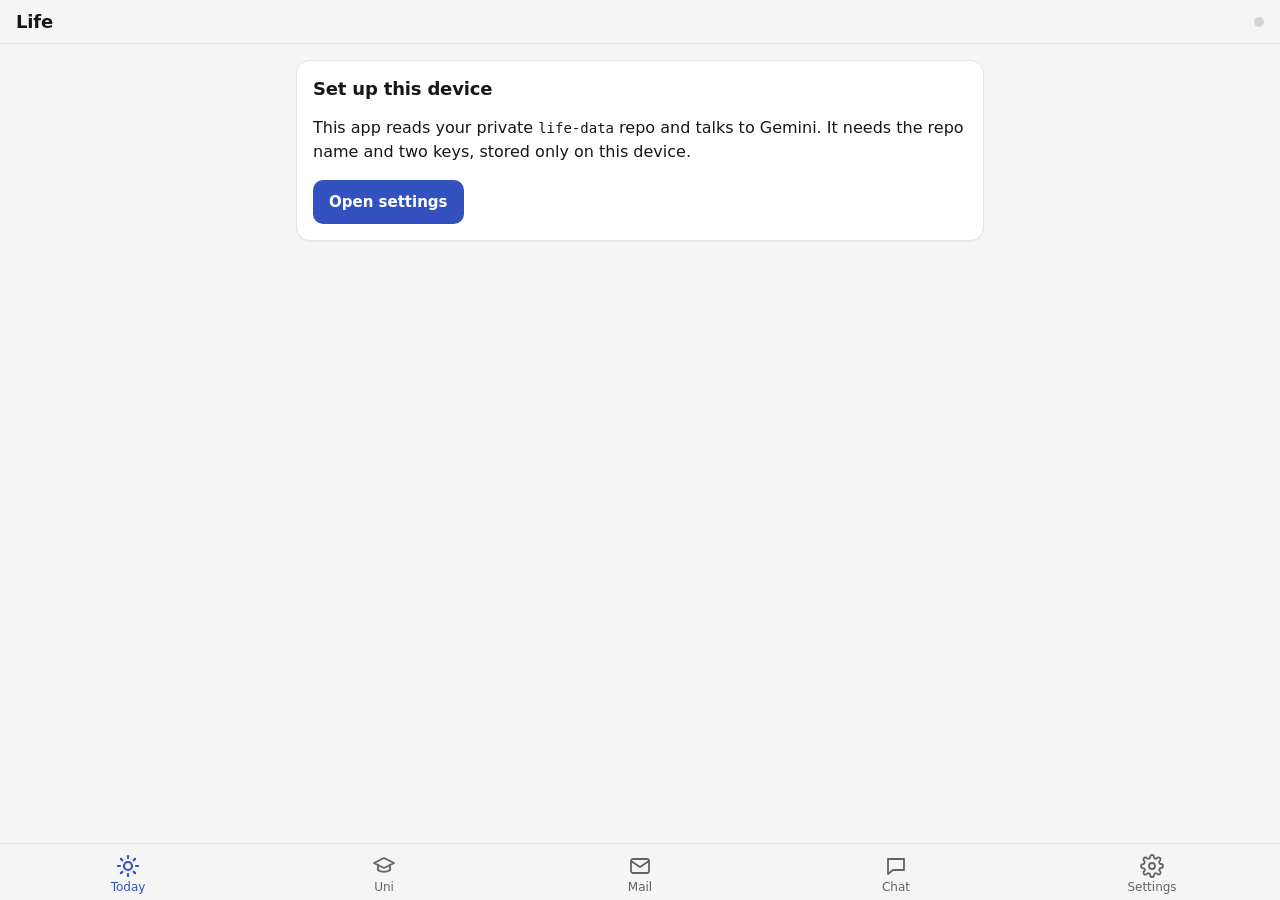
==== index.html @ e9dbd286 "Neutral grey dark theme, measured contrast, 4/8 spacing, 44px targets Dark mode is now true neutral " ====
<!doctype html>
<html lang="en">
<head>
  <meta charset="utf-8">
  <meta name="viewport" content="width=device-width, initial-scale=1, viewport-fit=cover">
  <meta name="theme-color" content="#f5f5f5" media="(prefers-color-scheme: light)">
  <meta name="theme-color" content="#0f0f0f" media="(prefers-color-scheme: dark)">
  <meta name="color-scheme" content="light dark">
  <title>Life</title>
  <link rel="manifest" href="manifest.webmanifest">
  <link rel="icon" href="icons/favicon-32.png">
  <link rel="apple-touch-icon" href="icons/icon-192.png">
  <link rel="stylesheet" href="styles.css">
</head>
<body>
  <header id="top"><span class="brand">Life</span><span id="sync" class="sync" title=""></span></header>
  <main id="main"></main>
  <nav class="tabs">
    <button data-tab="today"><svg viewBox="0 0 24 24" aria-hidden="true" fill="none" stroke="currentColor" stroke-width="1.8" stroke-linecap="round" stroke-linejoin="round"><circle cx="12" cy="12" r="4"/><path d="M12 2v2M12 20v2M4.9 4.9l1.4 1.4M17.7 17.7l1.4 1.4M2 12h2M20 12h2M4.9 19.1l1.4-1.4M17.7 6.3l1.4-1.4"/></svg><span>Today</span></button>
    <button data-tab="uni"><svg viewBox="0 0 24 24" aria-hidden="true" fill="none" stroke="currentColor" stroke-width="1.8" stroke-linecap="round" stroke-linejoin="round"><path d="M2 9l10-5 10 5-10 5z"/><path d="M6 11v5c3 2.5 9 2.5 12 0v-5"/></svg><span>Uni</span></button>
    <button data-tab="mail"><svg viewBox="0 0 24 24" aria-hidden="true" fill="none" stroke="currentColor" stroke-width="1.8" stroke-linecap="round" stroke-linejoin="round"><rect x="3" y="5" width="18" height="14" rx="2"/><path d="M3 7l9 6 9-6"/></svg><span>Mail</span></button>
    <button data-tab="chat"><svg viewBox="0 0 24 24" aria-hidden="true" fill="none" stroke="currentColor" stroke-width="1.8" stroke-linecap="round" stroke-linejoin="round"><path d="M4 5h16v11H9l-5 4z"/></svg><span>Chat</span></button>
    <button data-tab="settings" aria-label="Settings"><svg viewBox="0 0 24 24" aria-hidden="true" fill="none" stroke="currentColor" stroke-width="1.8" stroke-linecap="round" stroke-linejoin="round"><circle cx="12" cy="12" r="3"/><path d="M19.4 15a1.7 1.7 0 0 0 .3 1.8l.1.1a2 2 0 1 1-2.8 2.8l-.1-.1a1.7 1.7 0 0 0-1.8-.3 1.7 1.7 0 0 0-1 1.5V21a2 2 0 1 1-4 0v-.1a1.7 1.7 0 0 0-1.1-1.5 1.7 1.7 0 0 0-1.8.3l-.1.1a2 2 0 1 1-2.8-2.8l.1-.1a1.7 1.7 0 0 0 .3-1.8 1.7 1.7 0 0 0-1.5-1H3a2 2 0 1 1 0-4h.1a1.7 1.7 0 0 0 1.5-1.1 1.7 1.7 0 0 0-.3-1.8l-.1-.1a2 2 0 1 1 2.8-2.8l.1.1a1.7 1.7 0 0 0 1.8.3H9a1.7 1.7 0 0 0 1-1.5V3a2 2 0 1 1 4 0v.1a1.7 1.7 0 0 0 1 1.5 1.7 1.7 0 0 0 1.8-.3l.1-.1a2 2 0 1 1 2.8 2.8l-.1.1a1.7 1.7 0 0 0-.3 1.8V9a1.7 1.7 0 0 0 1.5 1H21a2 2 0 1 1 0 4h-.1a1.7 1.7 0 0 0-1.5 1z"/></svg><span>Settings</span></button>
  </nav>
  <script type="module" src="app.js"></script>
</body>
</html>
---- styles.css ----
/* Quiet dashboard. Rules (sources in the PR):
   1. Neutral surfaces. Dark mode is grey-black with equal R, G and B, no tint.
   2. Depth from lightness, not shadow: base < card < sheet < raised (Apple's
      base/elevated backgrounds; Material's surface containers).
   3. Text in three levels, every one >= 4.5:1 on every surface; primary >= 7:1.
   4. One restrained accent; module colours desaturated in dark so they don't glow.
   5. Spacing on a 4/8 px scale. 6. Type: 16px body, nothing under 12px.
   7. Touch targets 44px for controls, never under 40px.
   System fonts only, no images. */
:root {
  --bg: #f5f5f5; --card: #ffffff; --sheet: #ffffff; --raised: #f5f5f5; --raised-2: #ececec;
  --ink: #171717; --ink-2: #3b3b3b; --muted: #636363;
  --line: #e5e5e5; --line-2: #d4d4d4;
  --accent: #3352c0; --accent-ink: #ffffff;
  --warn: #9a4a06; --warn-bg: #fdf6ec; --warn-line: #f1dcc0;
  --good: #1d7a3f; --good-bg: #edf7f0; --bad: #b42323; --bad-bg: #fcefef;
  --m0: #2a58b8; --m1: #a33d0d; --m2: #0b6b50; --m3: #7340b5; --m4: #a9286d; --m5: #715a00;
  --chip-mix: 12%;
  --shadow: 0 1px 2px rgba(0, 0, 0, .05);
  --hdr: rgba(245, 245, 245, .86);
  --scrim: rgba(0, 0, 0, .4);
  /* 4/8 spacing scale */
  --s1: 4px; --s2: 8px; --s3: 12px; --s4: 16px; --s5: 24px; --s6: 32px;
  /* type scale */
  --fs-cap: 12px; --fs-sm: 14px; --fs-body: 16px; --fs-lg: 18px; --fs-xl: 22px; --fs-2xl: 26px;
  --radius: 14px; --radius-sm: 10px;
  --tap: 44px;
}
@media (prefers-color-scheme: dark) {
  :root {
    --bg: #0f0f0f; --card: #1a1a1a; --sheet: #1f1f1f; --raised: #262626; --raised-2: #2e2e2e;
    --ink: #ececec; --ink-2: #c4c4c4; --muted: #a3a3a3;
    --line: #2a2a2a; --line-2: #3a3a3a;
    --accent: #9db1ea; --accent-ink: #111111;
    --warn: #e2b27c; --warn-bg: #221d16; --warn-line: #3d3226;
    --good: #84c99a; --good-bg: #18211b; --bad: #ee9393; --bad-bg: #261919;
    --m0: #94acd8; --m1: #d8a68a; --m2: #7fbfa5; --m3: #b6a5dc; --m4: #d79dbc; --m5: #cbb97c;
    --chip-mix: 14%;
    --shadow: none;
    --hdr: rgba(15, 15, 15, .86);
    --scrim: rgba(0, 0, 0, .6);
  }
}

* { box-sizing: border-box; }
html, body { margin: 0; background: var(--bg); color: var(--ink);
  font: var(--fs-body)/1.5 system-ui, -apple-system, "Segoe UI", Roboto, sans-serif;
  -webkit-font-smoothing: antialiased; -webkit-tap-highlight-color: transparent; }
a { color: var(--accent); text-underline-offset: 2px; }
code { font-family: ui-monospace, "SF Mono", Menlo, Consolas, monospace; font-size: .875em; }

/* ---------- shell */
#top { position: sticky; top: 0; z-index: 3; display: flex; justify-content: space-between; align-items: center;
  min-height: var(--tap); padding: var(--s2) var(--s4); padding-top: max(var(--s2), env(safe-area-inset-top));
  background: var(--hdr); -webkit-backdrop-filter: blur(16px); backdrop-filter: blur(16px);
  border-bottom: 1px solid var(--line); }
#top .brand { font-weight: 700; font-size: var(--fs-lg); letter-spacing: -.01em; }
main { max-width: 720px; margin: 0 auto; padding: var(--s1) var(--s4) calc(88px + env(safe-area-inset-bottom)); }
nav.tabs { position: fixed; bottom: 0; left: 0; right: 0; z-index: 3; display: flex;
  background: var(--hdr); -webkit-backdrop-filter: blur(16px); backdrop-filter: blur(16px);
  border-top: 1px solid var(--line); padding-bottom: env(safe-area-inset-bottom); }
nav.tabs button { flex: 1; flex-direction: column; gap: 3px; min-height: 56px; padding: var(--s2) 0 6px;
  border: 0; border-radius: 0; background: none; color: var(--muted); font: 500 var(--fs-cap)/1 system-ui, sans-serif; }
nav.tabs svg { width: 24px; height: 24px; }
nav.tabs button.on { color: var(--accent); }
nav.tabs button.on svg { stroke-width: 2.2; }
.sync { width: 10px; height: 10px; border-radius: 50%; background: var(--line-2); }
.sync.ok { background: var(--good); } .sync.syncing { background: var(--accent); animation: pulse 1.2s infinite; }
.sync.error { background: var(--bad); }
@keyframes pulse { 50% { opacity: .35; } }
@media (prefers-reduced-motion: reduce) { .sync.syncing { animation: none; } * { scroll-behavior: auto !important; } }

/* ---------- type */
h1 { font-size: var(--fs-2xl); line-height: 1.2; letter-spacing: -.02em; margin: var(--s4) 0 var(--s1); }
h2 { font-size: var(--fs-lg); line-height: 1.3; letter-spacing: -.01em; margin: 0 0 var(--s2); }
h3 { font-size: var(--fs-cap); font-weight: 650; text-transform: uppercase; letter-spacing: .08em; color: var(--muted); margin: 0 0 var(--s3); }
.muted { color: var(--muted); } .small { font-size: var(--fs-sm); } .err { color: var(--bad); }
.soon { color: var(--warn); font-weight: 600; }

/* ---------- cards: depth comes from the surface step, not a shadow */
.card { background: var(--card); border: 1px solid var(--line); border-radius: var(--radius); padding: var(--s4);
  margin: var(--s3) 0; box-shadow: var(--shadow); }
.card.warn { background: var(--warn-bg); border-color: var(--warn-line); }
.card.warn h3 { color: var(--warn); }
.card.confirm { border-color: var(--accent); }
.day { display: flex; justify-content: space-between; align-items: baseline; gap: var(--s2); flex-wrap: wrap; }
.brief h2 { font-size: var(--fs-lg); }
.items { list-style: none; margin: 0; padding: 0; }
.items li { display: flex; gap: var(--s3); padding: 6px 0; color: var(--ink-2); }
.items li span { width: 1.2em; flex: none; text-align: center; color: var(--muted); }
.items .k-change, .items .k-change span { color: var(--warn); font-weight: 600; }
.focus { margin-top: var(--s3); padding: var(--s3); border-radius: var(--radius-sm); background: var(--raised);
  border-left: 3px solid var(--accent); }
.focus strong { color: var(--ink); }

/* ---------- module colours */
.chip { display: inline-block; vertical-align: 1px; font: 650 var(--fs-cap)/1 ui-monospace, Menlo, monospace; letter-spacing: .02em;
  padding: 4px 6px; border-radius: 6px; color: var(--mc); background: color-mix(in srgb, var(--mc) var(--chip-mix), transparent);
  white-space: nowrap; }
.m0 { --mc: var(--m0); } .m1 { --mc: var(--m1); } .m2 { --mc: var(--m2); }
.m3 { --mc: var(--m3); } .m4 { --mc: var(--m4); } .m5 { --mc: var(--m5); }

/* ---------- timeline */
.timeline { list-style: none; margin: 0; padding: 0; }
.timeline li { --mc: var(--line-2); display: flex; gap: var(--s3); padding: var(--s2) 0; }
.timeline li + li { border-top: 1px solid var(--line); }
.timeline li > div { flex: 1; min-width: 0; border-left: 3px solid var(--mc); padding-left: var(--s3); }
.timeline li.override { --mc: var(--warn); } .timeline li.plan { --mc: var(--good); } .timeline li.plan.gym { --mc: var(--m3); }
.timeline li.personal { --mc: var(--muted); }
/* past rows recede by colour, not opacity, so their text still passes contrast */
.timeline li.past b, .timeline li.past time { color: var(--muted); font-weight: 500; }
.timeline li.past > div { border-left-color: var(--line-2); }
.timeline li.past .chip { color: var(--muted); background: var(--raised); }
.timeline li.live > div { background: var(--raised); border-radius: 0 var(--radius-sm) var(--radius-sm) 0; padding: 6px var(--s2) 6px var(--s3); }
.timeline time, .plain time { width: 3.4em; flex: none; color: var(--muted); font-variant-numeric: tabular-nums; padding-top: 1px; }
.timeline li.live time { color: var(--accent); font-weight: 650; }
.now { font-size: var(--fs-cap); font-weight: 700; text-transform: uppercase; letter-spacing: .06em; color: var(--accent-ink);
  background: var(--accent); padding: 2px 6px; border-radius: 5px; vertical-align: 1px; }
.plain { list-style: none; margin: 0; padding: 0; } .plain li { display: flex; padding: 6px 0; gap: var(--s2); }

/* ---------- lists */
.tasks, .list, .health { list-style: none; margin: 0; padding: 0; }
.tasks li { display: flex; justify-content: space-between; align-items: center; gap: var(--s3); padding: var(--s3) 0; border-top: 1px solid var(--line); }
.tasks li:first-child { border-top: 0; padding-top: var(--s1); }
.tasks li > div:first-child { min-width: 0; }
.list li { background: var(--card); border: 1px solid var(--line); border-radius: var(--radius); padding: var(--s3) var(--s4); margin: var(--s3) 0;
  cursor: pointer; box-shadow: var(--shadow); transition: background-color .15s; }
.list li:active { background: var(--raised); }
.list li p { margin: 6px 0 0; color: var(--ink-2); font-size: 15px;
  display: -webkit-box; -webkit-line-clamp: 3; line-clamp: 3; -webkit-box-orient: vertical; overflow: hidden; }
.list li.mod { border-left: 3px solid var(--mc, var(--line)); cursor: default; }
.list li.mod .row { margin-top: var(--s3); flex-wrap: wrap; }
.li-head { display: flex; justify-content: space-between; align-items: flex-start; gap: var(--s3); }
.health li { padding: 6px 0 6px var(--s3); border-left: 3px solid var(--bad); margin: var(--s1) 0; }
.health li.good { border-color: var(--good); } .health li.meh { border-color: var(--warn); }

/* ---------- controls: 44px targets */
.row { display: flex; gap: var(--s2); align-items: center; } .row.wrap { flex-wrap: wrap; }
.stack { display: flex; flex-direction: column; gap: var(--s3); } .stack label { display: flex; flex-direction: column; gap: var(--s1); font-size: var(--fs-sm); }
button, .btn { font: 600 15px/1.2 system-ui, sans-serif; border: 0; border-radius: var(--radius-sm); padding: 0 var(--s4); min-height: var(--tap);
  min-width: var(--tap); background: var(--accent); color: var(--accent-ink); cursor: pointer; text-decoration: none; white-space: nowrap;
  display: inline-flex; align-items: center; justify-content: center; }
button.ghost, .btn.ghost { background: var(--raised); color: var(--ink); border: 1px solid var(--line-2); }
button:disabled { opacity: .55; }
button:focus-visible, a:focus-visible, input:focus-visible, textarea:focus-visible, select:focus-visible, summary:focus-visible {
  outline: 2px solid var(--accent); outline-offset: 2px; }
input, textarea, select { font: inherit; color: var(--ink); background: var(--raised); border: 1px solid var(--line-2);
  border-radius: var(--radius-sm); padding: 10px var(--s3); min-height: var(--tap); width: 100%; }
input::placeholder, textarea::placeholder { color: var(--muted); opacity: 1; }
input:focus, textarea:focus, select:focus { border-color: var(--accent); outline: none; }
.seg { display: flex; gap: var(--s1); overflow-x: auto; margin: var(--s3) 0 var(--s1); padding: 2px; background: var(--card);
  border: 1px solid var(--line); border-radius: var(--radius); scrollbar-width: none; }
.seg::-webkit-scrollbar { display: none; }
.seg button { flex: 1 0 auto; min-height: 40px; padding: 0 var(--s3); font-size: var(--fs-sm); background: none; color: var(--muted); border-radius: var(--radius-sm); }
.seg button.on { background: var(--raised-2); color: var(--ink); }
.tag { font-size: var(--fs-cap); font-weight: 600; padding: 2px 7px; border-radius: 6px; background: var(--warn-bg); color: var(--warn); }
.tag.done { background: var(--good-bg); color: var(--good); } .tag.failed { background: var(--bad-bg); color: var(--bad); }
.tag.queued { color: var(--accent); background: var(--raised); }
.ask { display: flex; gap: var(--s2); margin: var(--s4) 0; } .ask input, .ask textarea { flex: 1; }
.pending { display: flex; justify-content: space-between; align-items: center; gap: var(--s2); padding: var(--s2) 0; flex-wrap: wrap; }

/* ---------- chat */
.chat { display: flex; flex-direction: column; height: calc(100dvh - 150px - env(safe-area-inset-bottom)); }
.chatbar { display: flex; gap: var(--s2); padding: var(--s3) 0 var(--s2); } .chatbar select { flex: 1; min-width: 0; }
.chatbar select#effort { flex: none; width: 8em; }
#log { flex: 1; overflow-y: auto; padding: var(--s1) 0; }
.bubble { max-width: 88%; padding: 10px 14px; border-radius: 18px; margin: var(--s2) 0; overflow-wrap: anywhere; }
.bubble.user { margin-left: auto; background: var(--raised-2); color: var(--ink); border-bottom-right-radius: 6px; }
.bubble.model { background: var(--card); border: 1px solid var(--line); border-bottom-left-radius: 6px; }
.bubble p { margin: var(--s1) 0; } .bubble.thinking { color: var(--muted); font-style: italic; }
.bubble pre { background: var(--raised); padding: var(--s2); border-radius: var(--s2); overflow-x: auto; }
.bubble h2, .bubble h3, .bubble h4 { text-transform: none; letter-spacing: 0; color: var(--ink); font-size: var(--fs-body); margin: var(--s2) 0 var(--s1); }
.chat .ask { margin: var(--s2) 0 0; }

/* ---------- reader sheet: the elevated surface */
.overlay { position: fixed; inset: 0; z-index: 5; background: var(--scrim); display: flex; align-items: flex-end; justify-content: center; }
.sheet { position: relative; background: var(--sheet); width: 100%; max-width: 760px; max-height: 94dvh; overflow-y: auto;
  border-radius: 20px 20px 0 0; padding: var(--s3) var(--s4) calc(var(--s6) + env(safe-area-inset-bottom)); overscroll-behavior: contain;
  border-top: 1px solid var(--line-2); }
.sheet .card, .sheet .list li { background: var(--raised); }
.close { position: sticky; top: 0; float: right; z-index: 1; width: var(--tap); padding: 0; border-radius: 50%;
  background: var(--raised-2); color: var(--ink-2); border: 1px solid var(--line-2); font-size: var(--fs-body); }
.totop { position: sticky; bottom: var(--s2); float: right; width: var(--tap); padding: 0; border-radius: 50%; }

/* ---------- rendered markdown */
.md { overflow-wrap: anywhere; }
.md h1 { font-size: var(--fs-xl); } .md h2 { font-size: var(--fs-xl); margin: var(--s2) 0 var(--s3); }
.md h3 { font-size: var(--fs-lg); text-transform: none; letter-spacing: -.01em; color: var(--ink); margin: var(--s5) 0 var(--s2); }
.md h4 { font-size: var(--fs-body); margin: var(--s4) 0 6px; } .md h5 { font-size: var(--fs-sm); margin: var(--s3) 0 var(--s1); }
.md p { margin: var(--s2) 0; } .md ul, .md ol { padding-left: 1.3em; } .md li { margin: var(--s1) 0; }
.md pre, pre.file { background: var(--bg); border: 1px solid var(--line); padding: var(--s3); border-radius: var(--radius-sm);
  overflow-x: auto; font-size: var(--fs-sm); line-height: 1.45; }
pre.file { white-space: pre-wrap; }
.md blockquote { margin: var(--s3) 0; padding: 2px var(--s3); border-left: 3px solid var(--line-2); color: var(--ink-2); }
.md hr { border: 0; border-top: 1px solid var(--line); margin: var(--s4) 0; }
.md .table { overflow-x: auto; margin: var(--s3) 0; }
.md table { border-collapse: collapse; font-size: 15px; }
.md th, .md td { border: 1px solid var(--line-2); padding: 6px 10px; text-align: left; vertical-align: top; }
.md th { background: var(--raised); }

/* lecture notes */
.notes { font-size: 17px; line-height: 1.6; }
.notes h3 { padding-top: var(--s4); border-top: 1px solid var(--line); scroll-margin-top: 52px; }
.notes h4 { scroll-margin-top: 52px; }
.notes > h2:first-child + ul { padding: 0; list-style: none; color: var(--muted); font-size: var(--fs-sm); }
.toc { background: var(--raised); border: 1px solid var(--line); border-radius: var(--radius); padding: var(--s3) var(--s4); margin: var(--s4) 0 var(--s2); }
.toc h4 { margin: 0 0 var(--s1); font-size: var(--fs-cap); text-transform: uppercase; letter-spacing: .08em; color: var(--muted); }
.toc ol { list-style: none; margin: 0; padding: 0; }
.toc li { margin: 0; } .toc li.l3 { padding-left: var(--s4); font-size: 15px; }
.toc a { display: flex; align-items: center; min-height: var(--tap); text-decoration: none; color: var(--ink-2); }
.toc li + li a { border-top: 1px solid var(--line); }
.toc li.l2 > a { font-weight: 600; color: var(--ink); }
.exam { margin: var(--s3) 0; padding: 10px var(--s3); border-radius: var(--radius-sm); background: var(--warn-bg); border: 1px solid var(--warn-line); font-size: 15px; }
.exam p { margin: 2px 0; } .exam strong { color: var(--warn); }
details.answer { margin: var(--s1) 0 var(--s4); border: 1px solid var(--line-2); border-radius: var(--radius-sm); background: var(--raised); }
details.answer summary { cursor: pointer; min-height: var(--tap); display: flex; align-items: center; padding: 0 var(--s3);
  color: var(--accent); font-weight: 600; font-size: 15px; list-style: none; }
details summary { list-style: none; }
details summary::-webkit-details-marker { display: none; }
details > summary::before { content: "▸"; display: inline-block; transition: transform .15s; }
details[open] > summary::before { transform: rotate(90deg); }
details.answer summary::before { margin-right: var(--s2); }
details.answer[open] summary { border-bottom: 1px solid var(--line); }
details.answer > :not(summary) { margin-left: var(--s3); margin-right: var(--s3); }
details.transcript { margin-top: var(--s5); border-top: 1px solid var(--line); padding-top: var(--s3); }
details.transcript summary { cursor: pointer; min-height: var(--tap); display: flex; align-items: center; gap: var(--s2); font-weight: 650; font-size: var(--fs-lg); }
details.transcript .tx { font-size: 15px; color: var(--ink-2); }
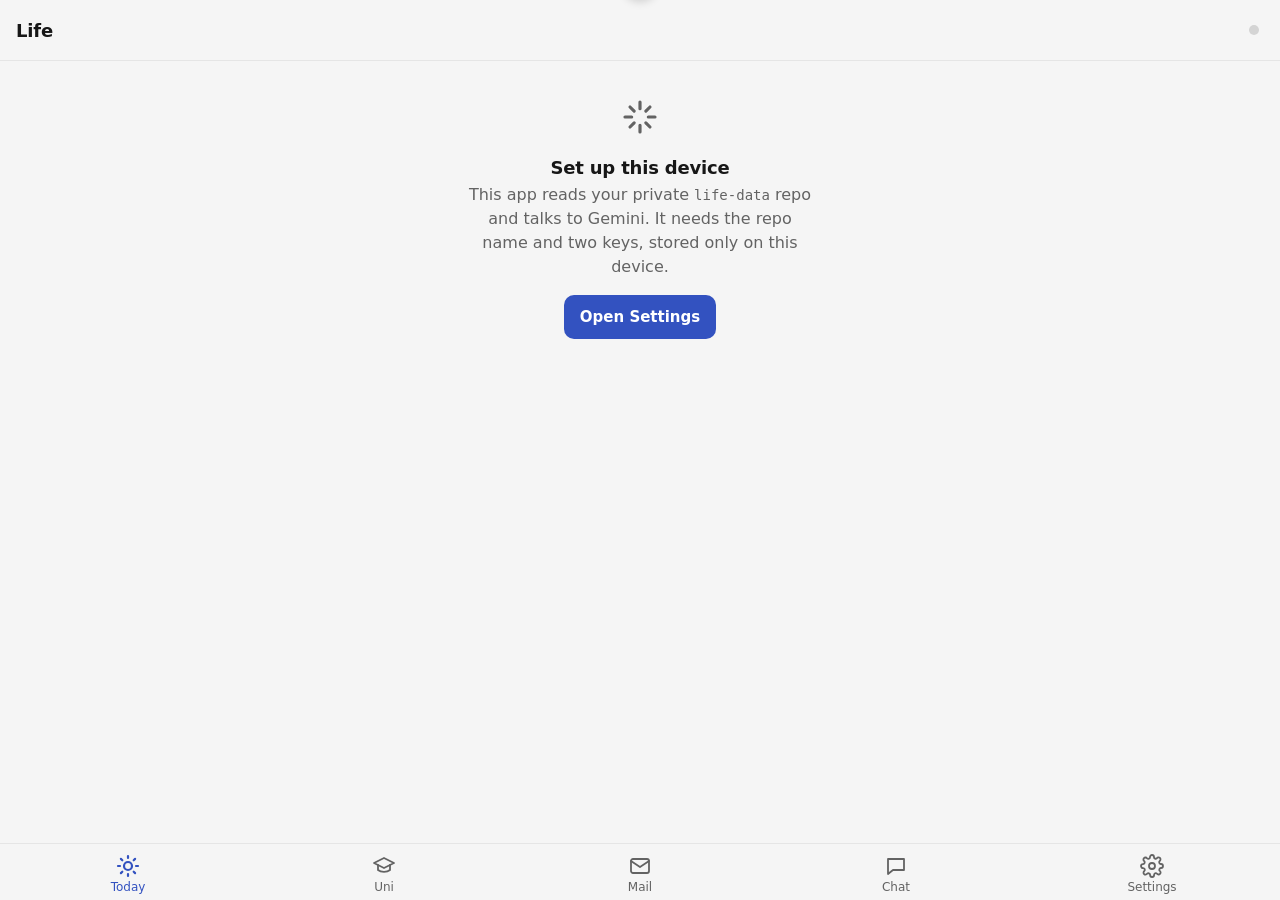
==== commit 1bd677d6: "Polish: loading/empty/offline states, feedback, motion, PWA updates States: skeletons on first load " ====
--- a/index.html
+++ b/index.html
@@ -2,18 +2,28 @@
 <html lang="en">
 <head>
   <meta charset="utf-8">
-  <meta name="viewport" content="width=device-width, initial-scale=1, viewport-fit=cover">
+  <meta name="viewport" content="width=device-width, initial-scale=1, viewport-fit=cover, interactive-widget=resizes-content">
   <meta name="theme-color" content="#f5f5f5" media="(prefers-color-scheme: light)">
   <meta name="theme-color" content="#0f0f0f" media="(prefers-color-scheme: dark)">
   <meta name="color-scheme" content="light dark">
   <title>Life</title>
   <link rel="manifest" href="manifest.webmanifest">
   <link rel="icon" href="icons/favicon-32.png">
-  <link rel="apple-touch-icon" href="icons/icon-192.png">
+  <link rel="apple-touch-icon" href="icons/apple-touch-icon.png">
+  <meta name="description" content="A personal organiser: today, uni, mail and an assistant with one memory.">
+  <meta name="apple-mobile-web-app-capable" content="yes">
+  <meta name="apple-mobile-web-app-status-bar-style" content="black-translucent">
+  <link rel="modulepreload" href="gh.js">
+  <link rel="modulepreload" href="md.js">
+  <link rel="modulepreload" href="icons.js">
+  <link rel="modulepreload" href="ui.js">
+  <link rel="modulepreload" href="ai.js">
+  <link rel="modulepreload" href="threads.js">
+  <link rel="modulepreload" href="chat.js">
   <link rel="stylesheet" href="styles.css">
 </head>
 <body>
-  <header id="top"><span class="brand">Life</span><span id="sync" class="sync" title=""></span></header>
+  <header id="top"><span class="brand">Life</span><button id="sync" class="sync" data-action="sync-dot" aria-label="Sync status"></button></header>
   <main id="main"></main>
   <nav class="tabs">
     <button data-tab="today"><svg viewBox="0 0 24 24" aria-hidden="true" fill="none" stroke="currentColor" stroke-width="1.8" stroke-linecap="round" stroke-linejoin="round"><circle cx="12" cy="12" r="4"/><path d="M12 2v2M12 20v2M4.9 4.9l1.4 1.4M17.7 17.7l1.4 1.4M2 12h2M20 12h2M4.9 19.1l1.4-1.4M17.7 6.3l1.4-1.4"/></svg><span>Today</span></button>
--- a/styles.css
+++ b/styles.css
@@ -64,9 +64,12 @@
 nav.tabs svg { width: 24px; height: 24px; }
 nav.tabs button.on { color: var(--accent); }
 nav.tabs button.on svg { stroke-width: 2.2; }
-.sync { width: 10px; height: 10px; border-radius: 50%; background: var(--line-2); }
-.sync.ok { background: var(--good); } .sync.syncing { background: var(--accent); animation: pulse 1.2s infinite; }
-.sync.error { background: var(--bad); }
+.sync { position: relative; width: var(--tap); min-width: var(--tap); height: var(--tap); min-height: var(--tap); padding: 0; margin-right: -12px;
+  background: none; border-radius: 50%; }
+.sync::after { content: ""; position: absolute; inset: 17px; border-radius: 50%; background: var(--line-2); }
+.sync.offline::after { background: var(--muted); }
+.sync.ok::after { background: var(--good); } .sync.syncing::after { background: var(--accent); animation: pulse 1.2s infinite; }
+.sync.error::after { background: var(--bad); }
 @keyframes pulse { 50% { opacity: .35; } }
 @media (prefers-reduced-motion: reduce) { .sync.syncing { animation: none; } * { scroll-behavior: auto !important; } }
 
@@ -87,8 +90,9 @@
 .brief h2 { font-size: var(--fs-lg); }
 .items { list-style: none; margin: 0; padding: 0; }
 .items li { display: flex; gap: var(--s3); padding: 6px 0; color: var(--ink-2); }
-.items li span { width: 1.2em; flex: none; text-align: center; color: var(--muted); }
-.items .k-change, .items .k-change span { color: var(--warn); font-weight: 600; }
+.items li > span:first-child { flex: none; color: var(--muted); padding-top: 2px; }
+.items li > span:first-child svg { width: 18px; height: 18px; display: block; }
+.items .k-change, .items .k-change > span:first-child { color: var(--warn); font-weight: 600; }
 .focus { margin-top: var(--s3); padding: var(--s3); border-radius: var(--radius-sm); background: var(--raised);
   border-left: 3px solid var(--accent); }
 .focus strong { color: var(--ink); }
@@ -120,12 +124,20 @@
 
 /* ---------- lists */
 .tasks, .list, .health { list-style: none; margin: 0; padding: 0; }
-.tasks li { display: flex; justify-content: space-between; align-items: center; gap: var(--s3); padding: var(--s3) 0; border-top: 1px solid var(--line); }
+.tasks li { display: flex; flex-wrap: wrap; align-items: flex-start; gap: var(--s2) var(--s3); padding: var(--s3) 0; border-top: 1px solid var(--line); }
 .tasks li:first-child { border-top: 0; padding-top: var(--s1); }
-.tasks li > div:first-child { min-width: 0; }
-.list li { background: var(--card); border: 1px solid var(--line); border-radius: var(--radius); padding: var(--s3) var(--s4); margin: var(--s3) 0;
+.task-text { flex: 1 1 60%; min-width: 0; display: flex; flex-direction: column; gap: 2px; overflow-wrap: anywhere; }
+.task-text .chip { align-self: flex-start; }
+.task-acts { display: flex; gap: var(--s2); flex-wrap: wrap; justify-content: flex-end; margin-left: auto; }
+.tasks li.leaving { opacity: 0; transform: translateX(24px); transition: opacity .18s, transform .18s; }
+.list li { background: var(--card); border: 1px solid var(--line); border-radius: var(--radius); margin: var(--s3) 0; overflow: hidden;
   cursor: pointer; box-shadow: var(--shadow); transition: background-color .15s; }
-.list li:active { background: var(--raised); }
+.list li.mod { padding: var(--s3) var(--s4); }
+.li-btn { display: flex; flex-direction: column; align-items: stretch; gap: 4px; width: 100%; min-height: 56px; padding: var(--s3) var(--s4);
+  background: none; color: var(--ink); border: 0; border-radius: 0; text-align: left; font: inherit; white-space: normal; overflow-wrap: anywhere; }
+.li-btn.static { cursor: default; }
+.li-btn .p { color: var(--ink-2); font-size: 15px; display: -webkit-box; -webkit-line-clamp: 3; line-clamp: 3; -webkit-box-orient: vertical; overflow: hidden; }
+button.li-btn:active { background: var(--raised); }
 .list li p { margin: 6px 0 0; color: var(--ink-2); font-size: 15px;
   display: -webkit-box; -webkit-line-clamp: 3; line-clamp: 3; -webkit-box-orient: vertical; overflow: hidden; }
 .list li.mod { border-left: 3px solid var(--mc, var(--line)); cursor: default; }
@@ -151,7 +163,7 @@
 .seg { display: flex; gap: var(--s1); overflow-x: auto; margin: var(--s3) 0 var(--s1); padding: 2px; background: var(--card);
   border: 1px solid var(--line); border-radius: var(--radius); scrollbar-width: none; }
 .seg::-webkit-scrollbar { display: none; }
-.seg button { flex: 1 0 auto; min-height: 40px; padding: 0 var(--s3); font-size: var(--fs-sm); background: none; color: var(--muted); border-radius: var(--radius-sm); }
+.seg button { flex: 1 0 auto; min-height: 40px; padding: 0 10px; font-size: var(--fs-sm); background: none; color: var(--muted); border-radius: var(--radius-sm); }
 .seg button.on { background: var(--raised-2); color: var(--ink); }
 .tag { font-size: var(--fs-cap); font-weight: 600; padding: 2px 7px; border-radius: 6px; background: var(--warn-bg); color: var(--warn); }
 .tag.done { background: var(--good-bg); color: var(--good); } .tag.failed { background: var(--bad-bg); color: var(--bad); }
@@ -159,18 +171,99 @@
 .ask { display: flex; gap: var(--s2); margin: var(--s4) 0; } .ask input, .ask textarea { flex: 1; }
 .pending { display: flex; justify-content: space-between; align-items: center; gap: var(--s2); padding: var(--s2) 0; flex-wrap: wrap; }
 
-/* ---------- chat */
-.chat { display: flex; flex-direction: column; height: calc(100dvh - 150px - env(safe-area-inset-bottom)); }
-.chatbar { display: flex; gap: var(--s2); padding: var(--s3) 0 var(--s2); } .chatbar select { flex: 1; min-width: 0; }
-.chatbar select#effort { flex: none; width: 8em; }
-#log { flex: 1; overflow-y: auto; padding: var(--s1) 0; }
-.bubble { max-width: 88%; padding: 10px 14px; border-radius: 18px; margin: var(--s2) 0; overflow-wrap: anywhere; }
-.bubble.user { margin-left: auto; background: var(--raised-2); color: var(--ink); border-bottom-right-radius: 6px; }
-.bubble.model { background: var(--card); border: 1px solid var(--line); border-bottom-left-radius: 6px; }
-.bubble p { margin: var(--s1) 0; } .bubble.thinking { color: var(--muted); font-style: italic; }
-.bubble pre { background: var(--raised); padding: var(--s2); border-radius: var(--s2); overflow-x: auto; }
-.bubble h2, .bubble h3, .bubble h4 { text-transform: none; letter-spacing: 0; color: var(--ink); font-size: var(--fs-body); margin: var(--s2) 0 var(--s1); }
-.chat .ask { margin: var(--s2) 0 0; }
+/* ---------- chat: one fixed column; the log scrolls, the composer stays put */
+body.chat-mode #top { display: none; }
+body.chat-mode main { padding: 0; }
+.chatapp { position: fixed; z-index: 2; left: 0; right: 0; top: 0; bottom: calc(57px + env(safe-area-inset-bottom));
+  display: flex; flex-direction: column; max-width: 760px; margin: 0 auto; background: var(--bg); }
+body.chat-typing nav.tabs { display: none; }
+body.chat-typing .chatapp { bottom: 0; }
+.chat-top { display: flex; align-items: center; gap: var(--s1); padding: var(--s1) var(--s2); padding-top: max(var(--s1), env(safe-area-inset-top));
+  border-bottom: 1px solid var(--line); min-height: 52px; }
+.chat-title { flex: 1; min-width: 0; margin: 0; font-size: var(--fs-body); font-weight: 600; letter-spacing: 0; text-align: center;
+  white-space: nowrap; overflow: hidden; text-overflow: ellipsis; }
+button.icon, label.icon { display: inline-flex; align-items: center; justify-content: center; width: var(--tap); height: var(--tap); min-width: var(--tap);
+  padding: 0; border: 0; border-radius: 50%; background: none; color: var(--ink-2); cursor: pointer; }
+button.icon svg, label.icon svg { width: 22px; height: 22px; }
+button.icon:active, label.icon:active { background: var(--raised); }
+button.icon.on { color: var(--bad); background: var(--raised); }
+.log { flex: 1; overflow-y: auto; padding: var(--s2) var(--s4) var(--s4); overscroll-behavior: contain; }
+.msg { margin: var(--s4) 0; }
+.msg.user { display: flex; flex-direction: column; align-items: flex-end; }
+.msg.user .bubble { max-width: 85%; background: var(--raised-2); color: var(--ink); padding: 10px 14px; border-radius: 20px 20px 6px 20px; overflow-wrap: anywhere; }
+.msg.model .md { font-size: var(--fs-body); line-height: 1.6; }
+.msg.model .md > :first-child { margin-top: 0; }
+.msg.model.error .md { color: var(--bad); }
+.atts { display: flex; flex-wrap: wrap; gap: var(--s1); margin-bottom: 6px; }
+.thumb { width: 112px; height: 112px; object-fit: cover; border-radius: var(--radius-sm); display: block; }
+.filechip { display: inline-flex; align-items: center; gap: 6px; max-width: 100%; font-size: var(--fs-sm); padding: 4px 6px 4px 8px;
+  border-radius: var(--radius-sm); background: var(--raised); border: 1px solid var(--line-2); color: var(--ink-2); }
+.filechip svg { width: 16px; height: 16px; flex: none; }
+.filechip img { width: 28px; height: 28px; object-fit: cover; border-radius: 6px; }
+.meta { display: flex; align-items: center; justify-content: space-between; gap: var(--s2); margin-top: var(--s1); }
+.acts { display: flex; gap: 2px; }
+.act { width: 40px; min-width: 40px; height: 40px; min-height: 40px; padding: 0; border-radius: 50%; background: none; border: 0; color: var(--muted); }
+.act svg { width: 18px; height: 18px; }
+.act:active { background: var(--raised); } .act.done { color: var(--good); }
+.toolchips { display: flex; flex-wrap: wrap; gap: 6px; margin-bottom: var(--s2); }
+.toolchip { font-size: var(--fs-cap); font-weight: 600; padding: 4px 8px; border-radius: 999px; background: var(--raised); border: 1px solid var(--line-2); color: var(--ink-2); }
+.toolchip.run { color: var(--muted); }
+.typing { display: flex; gap: 5px; margin: var(--s2) 0; }
+.typing span { width: 7px; height: 7px; border-radius: 50%; background: var(--muted); animation: blink 1.2s infinite; }
+.typing span:nth-child(2) { animation-delay: .2s; } .typing span:nth-child(3) { animation-delay: .4s; }
+@keyframes blink { 0%, 80%, 100% { opacity: .25; } 40% { opacity: 1; } }
+@media (prefers-reduced-motion: reduce) { .typing span { animation: none; opacity: .7; } }
+.propose { display: flex; flex-direction: column; gap: var(--s2); margin: var(--s3) 0; padding: var(--s3); border-radius: var(--radius-sm);
+  background: var(--card); border: 1px solid var(--accent); }
+.empty { padding: var(--s6) 0 var(--s4); }
+.empty h2 { font-size: var(--fs-xl); margin-bottom: var(--s1); }
+.starters { display: grid; grid-template-columns: 1fr 1fr; gap: var(--s2); margin-top: var(--s5); }
+.starter { white-space: normal; text-align: left; justify-content: flex-start; min-height: 64px; padding: var(--s3); font-weight: 500;
+  background: var(--card); color: var(--ink); border: 1px solid var(--line-2); border-radius: var(--radius); }
+.toast { margin: 0 var(--s4) var(--s1); padding: var(--s2) var(--s3); border-radius: var(--radius-sm); background: var(--raised-2); color: var(--ink); font-size: var(--fs-sm); }
+.composer { margin: var(--s1) var(--s3) var(--s2); padding: 6px var(--s2) 4px; background: var(--card); border: 1px solid var(--line-2); border-radius: 24px; }
+.composer:focus-within { border-color: var(--muted); }
+.composer textarea { display: block; width: 100%; min-height: var(--tap); max-height: 160px; resize: none; border: 0; background: none; padding: 10px var(--s2);
+  font: inherit; line-height: 1.4; color: var(--ink); }
+.composer textarea:focus { outline: none; box-shadow: none; }
+.drafts { display: flex; flex-wrap: wrap; gap: 6px; padding: var(--s1) var(--s1) 0; }
+.drafts .x { width: 32px; min-width: 32px; height: 32px; min-height: 32px; padding: 0; background: none; color: var(--muted); border-radius: 50%; }
+.drafts .x svg { width: 14px; height: 14px; }
+.bar { display: flex; align-items: center; gap: 2px; }
+.bar .grow { flex: 1; }
+.bar select { width: auto; min-width: 0; max-width: 42%; min-height: 40px; padding: 0 var(--s2); font-size: var(--fs-sm); background: none; border: 1px solid var(--line); border-radius: 999px; color: var(--ink-2); }
+.bar #ceffort { max-width: 30%; }
+.round { width: var(--tap); height: var(--tap); padding: 0; border-radius: 50%; }
+.round svg { width: 22px; height: 22px; }
+.round.stop { background: var(--ink); color: var(--bg); }
+/* the chat list */
+.scrim { position: fixed; inset: 0; z-index: 8; background: var(--scrim); }
+.drawer { position: fixed; z-index: 9; top: 0; bottom: 0; left: 0; width: min(86vw, 340px); overflow-y: auto; background: var(--sheet);
+  border-right: 1px solid var(--line-2); padding: max(var(--s3), env(safe-area-inset-top)) var(--s3) calc(var(--s4) + env(safe-area-inset-bottom)); }
+.searchbox { display: flex; align-items: center; gap: var(--s2); padding: 0 var(--s3); border-radius: 999px; background: var(--raised); border: 1px solid var(--line-2); }
+.searchbox svg { width: 18px; height: 18px; color: var(--muted); flex: none; }
+.searchbox input { border: 0; background: none; padding: 0; min-height: var(--tap); }
+.searchbox input:focus { box-shadow: none; }
+.searchbox:focus-within { border-color: var(--accent); }
+.newchat { width: 100%; justify-content: flex-start; gap: var(--s3); margin: var(--s3) 0 var(--s1); background: none; color: var(--ink); border: 0; padding: 0 var(--s2); }
+.newchat svg { width: 20px; height: 20px; }
+.newchat:active { background: var(--raised); }
+.drawer h3 { margin: var(--s4) var(--s2) var(--s1); }
+.chats { list-style: none; margin: 0; padding: 0; }
+.chats li { display: flex; flex-wrap: wrap; align-items: center; border-radius: var(--radius-sm); }
+.chats li.on { background: var(--raised); }
+.chatrow { flex: 1; min-width: 0; flex-direction: column; align-items: flex-start; justify-content: center; gap: 2px; padding: 6px var(--s2);
+  background: none; color: var(--ink); font-weight: 500; text-align: left; white-space: normal; }
+.chatrow .t { display: flex; align-items: center; gap: 6px; max-width: 100%; overflow: hidden; text-overflow: ellipsis; white-space: nowrap; }
+.chatrow .snip { font-size: var(--fs-cap); color: var(--muted); font-weight: 400; overflow: hidden; display: -webkit-box; -webkit-line-clamp: 2; -webkit-box-orient: vertical; }
+.pinmark svg { width: 14px; height: 14px; color: var(--muted); vertical-align: -2px; }
+.rowmenu { flex-basis: 100%; display: flex; gap: var(--s2); padding: 0 var(--s2) var(--s2); }
+.rowmenu button { flex: 1; padding: 0 var(--s2); }
+.danger-text { color: var(--bad) !important; }
+button.danger { background: var(--bad); color: var(--accent-ink); }
+.rename { flex-basis: 100%; display: flex; gap: var(--s2); padding: var(--s1); }
+.confirmdel { flex-basis: 100%; display: flex; flex-direction: column; gap: var(--s2); padding: var(--s2); }
+.pad { padding: var(--s3) var(--s2); }
 
 /* ---------- reader sheet: the elevated surface */
 .overlay { position: fixed; inset: 0; z-index: 5; background: var(--scrim); display: flex; align-items: flex-end; justify-content: center; }
@@ -178,6 +271,10 @@
   border-radius: 20px 20px 0 0; padding: var(--s3) var(--s4) calc(var(--s6) + env(safe-area-inset-bottom)); overscroll-behavior: contain;
   border-top: 1px solid var(--line-2); }
 .sheet .card, .sheet .list li { background: var(--raised); }
+.sheet-bar { position: sticky; top: 0; z-index: 2; display: flex; align-items: center; gap: var(--s1);
+  margin: calc(-1 * var(--s3)) calc(-1 * var(--s4)) var(--s2); padding: var(--s2) var(--s2) var(--s2) var(--s4);
+  background: var(--sheet); border-bottom: 1px solid var(--line); }
+.sheet-title { flex: 1; min-width: 0; font-weight: 600; white-space: nowrap; overflow: hidden; text-overflow: ellipsis; }
 .close { position: sticky; top: 0; float: right; z-index: 1; width: var(--tap); padding: 0; border-radius: 50%;
   background: var(--raised-2); color: var(--ink-2); border: 1px solid var(--line-2); font-size: var(--fs-body); }
 .totop { position: sticky; bottom: var(--s2); float: right; width: var(--tap); padding: 0; border-radius: 50%; }
@@ -225,3 +322,97 @@
 details.transcript { margin-top: var(--s5); border-top: 1px solid var(--line); padding-top: var(--s3); }
 details.transcript summary { cursor: pointer; min-height: var(--tap); display: flex; align-items: center; gap: var(--s2); font-weight: 650; font-size: var(--fs-lg); }
 details.transcript .tx { font-size: 15px; color: var(--ink-2); }
+.chatapp.drawer-open { z-index: 6; }
+.propose .tag { align-self: flex-start; }
+
+/* ---------- polish: states, feedback, motion */
+svg.ic { width: 20px; height: 20px; flex: none; }
+.btn svg.ic, button svg.ic { margin: 0; }
+button.sm, .btn.sm { min-height: 40px; padding: 0 var(--s3); font-size: var(--fs-sm); gap: 6px; }
+button.sm svg.ic, .btn.sm svg.ic { width: 18px; height: 18px; }
+.stack-btns { display: flex; flex-direction: column; gap: var(--s2); }
+.stack-btns button { justify-content: flex-start; gap: var(--s3); }
+.round-sm { width: var(--tap); min-width: var(--tap); padding: 0; border-radius: 50%; background: var(--raised); color: var(--good); border: 1px solid var(--line-2); }
+button.link { min-height: 40px; min-width: 0; padding: 0 var(--s2); background: none; border: 0; color: var(--accent); font-size: var(--fs-sm); text-decoration: underline; text-underline-offset: 3px; }
+.tag.plain { background: var(--raised); color: var(--ink-2); }
+.week { margin: var(--s3) 0; }
+.plainlist { margin: 0; padding-left: 1.2em; }
+.lead { margin-top: 0; }
+.row.two > label { flex: 1; display: flex; flex-direction: column; gap: var(--s1); font-size: var(--fs-sm); }
+.files-field { display: flex; align-items: center; gap: var(--s3); flex-wrap: wrap; }
+
+/* pressed state on everything tappable */
+button, .btn, .li-btn { transition: background-color .12s, transform .12s, opacity .12s; }
+button:active:not(:disabled), .btn:active { transform: scale(.97); }
+button.ghost:active:not(:disabled), .btn.ghost:active { background: var(--raised-2); }
+button.working { opacity: .7; }
+@media (prefers-reduced-motion: reduce) { button:active:not(:disabled), .btn:active { transform: none; filter: brightness(.92); } }
+
+/* status line under a screen title */
+.note { display: flex; align-items: center; gap: var(--s2); margin: var(--s2) 0; padding: 6px 6px 6px var(--s3); border-radius: var(--radius-sm);
+  background: var(--raised); color: var(--ink-2); font-size: var(--fs-sm); }
+.note > span { flex: 1; }
+.note svg.ic { width: 18px; height: 18px; color: var(--muted); }
+.note.bad { background: var(--bad-bg); color: var(--ink); } .note.bad svg.ic { color: var(--bad); }
+.note.warn { background: var(--warn-bg); color: var(--ink); } .note.warn svg.ic { color: var(--warn); }
+
+/* empty and problem states */
+.empty-state { text-align: center; padding: var(--s6) var(--s4); color: var(--ink-2); }
+.empty-state > svg.ic { width: 40px; height: 40px; color: var(--muted); }
+.empty-state h2 { margin: var(--s3) 0 var(--s1); font-size: var(--fs-lg); color: var(--ink); }
+.empty-state p { margin: 0 auto var(--s4); max-width: 34ch; }
+
+/* skeletons */
+.skel { display: flex; flex-direction: column; gap: var(--s3); margin: var(--s3) 0; }
+.skel > .sk { margin: 4px 0; }
+.sk-card { display: flex; flex-direction: column; gap: 10px; padding: var(--s4); border-radius: var(--radius); background: var(--card); border: 1px solid var(--line); }
+.sk { display: block; height: 12px; border-radius: 6px; background: var(--raised-2); position: relative; overflow: hidden; }
+.sk::after { content: ""; position: absolute; inset: 0; transform: translateX(-100%);
+  background: linear-gradient(90deg, transparent, color-mix(in srgb, var(--ink) 7%, transparent), transparent); animation: shimmer 1.4s infinite; }
+@keyframes shimmer { to { transform: translateX(100%); } }
+
+/* toast */
+#toast { position: fixed; z-index: 20; left: 50%; bottom: calc(72px + env(safe-area-inset-bottom)); transform: translate(-50%, 16px);
+  display: flex; align-items: center; gap: var(--s3); max-width: min(92vw, 520px); padding: 6px 6px 6px var(--s4);
+  border-radius: 12px; background: var(--ink); color: var(--bg); font-size: var(--fs-sm); opacity: 0; pointer-events: none; visibility: hidden;
+  transition: opacity .18s, transform .18s, visibility 0s .18s; box-shadow: 0 4px 16px rgba(0, 0, 0, .25); }
+#toast.show { opacity: 1; transform: translate(-50%, 0); pointer-events: auto; visibility: visible; transition: opacity .18s, transform .18s; }
+#toast > span { padding: 8px 0; }
+#toast .toast-act { min-height: 36px; padding: 0 var(--s3); background: none; color: var(--bg); font-weight: 700; text-decoration: underline; text-underline-offset: 3px; }
+body.sheet-open #toast, body.chat-mode #toast { bottom: calc(96px + env(safe-area-inset-bottom)); }
+
+/* motion: tab enter, pane enter, sheets */
+main.enter, .pane.enter { animation: enter .18s ease-out; }
+@keyframes enter { from { opacity: 0; transform: translateY(6px); } }
+.overlay { animation: fade .18s ease-out; }
+.overlay .sheet { animation: rise .22s cubic-bezier(.2, .8, .2, 1); }
+.overlay.closing { animation: fade .18s ease-in reverse forwards; }
+.overlay.closing .sheet { animation: rise .18s ease-in reverse forwards; }
+@keyframes fade { from { opacity: 0; } }
+@keyframes rise { from { transform: translateY(40px); opacity: .6; } }
+.drawer { animation: slide .2s cubic-bezier(.2, .8, .2, 1); }
+.scrim { animation: fade .2s; }
+@keyframes slide { from { transform: translateX(-100%); } }
+body.sheet-open { overflow: hidden; }
+
+/* pull to refresh */
+body[data-tab="today"], body[data-tab="uni"], body[data-tab="mail"] { overscroll-behavior-y: contain; }
+.ptr { position: fixed; z-index: 4; top: 8px; left: 50%; width: 36px; height: 36px; margin-top: -44px; transform: translate(-50%, 0);
+  display: flex; align-items: center; justify-content: center; border-radius: 50%; background: var(--card); color: var(--muted);
+  border: 1px solid var(--line-2); box-shadow: 0 2px 8px rgba(0, 0, 0, .15); pointer-events: none; }
+.ptr svg.ic { width: 18px; height: 18px; }
+.ptr.ready { color: var(--accent); }
+.ptr.spin svg { animation: spin .8s linear infinite; }
+@keyframes spin { to { transform: rotate(360deg); } }
+
+/* long content never overflows the screen */
+h1, h2, h3, b, .chat-title, .sheet-title, .li-head b { overflow-wrap: anywhere; }
+
+
+@media (prefers-reduced-motion: reduce) {
+  main.enter, .pane.enter, .overlay, .overlay .sheet, .overlay.closing, .overlay.closing .sheet, .drawer, .scrim { animation: none; }
+  .sk::after, .ptr.spin svg { animation: none; }
+  #toast, .tasks li.leaving { transition: none; }
+}
+.sheet.full { height: 94dvh; }
+.files-field label.btn { flex-direction: row; }
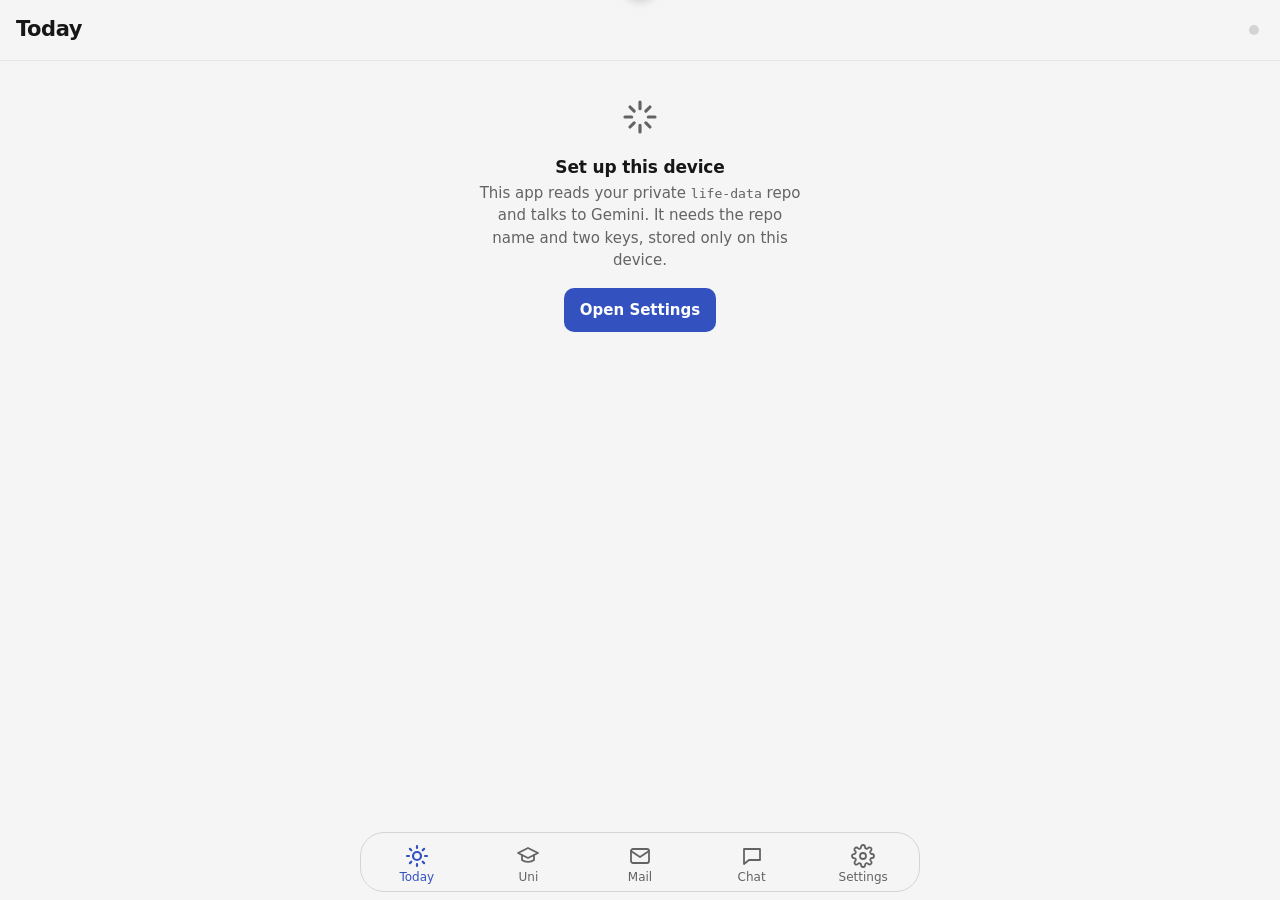
==== commit cb3bea20: "Suggestions with accept / dismiss / edit, Mail "Need to know", more motion Today → Tasks: Deadlines " ====
--- a/index.html
+++ b/index.html
@@ -20,6 +20,7 @@
   <link rel="modulepreload" href="ai.js">
   <link rel="modulepreload" href="threads.js">
   <link rel="modulepreload" href="chat.js">
+  <link rel="modulepreload" href="organise.js">
   <link rel="stylesheet" href="styles.css">
 </head>
 <body>
--- a/styles.css
+++ b/styles.css
@@ -22,7 +22,7 @@
   /* 4/8 spacing scale */
   --s1: 4px; --s2: 8px; --s3: 12px; --s4: 16px; --s5: 24px; --s6: 32px;
   /* type scale */
-  --fs-cap: 12px; --fs-sm: 14px; --fs-body: 16px; --fs-lg: 18px; --fs-xl: 22px; --fs-2xl: 26px;
+  --fs-cap: 12px; --fs-sm: 13px; --fs-body: 15px; --fs-lg: 17px; --fs-xl: 21px; --fs-2xl: 24px;
   --radius: 14px; --radius-sm: 10px;
   --tap: 44px;
 }
@@ -55,7 +55,7 @@
   background: var(--hdr); -webkit-backdrop-filter: blur(16px); backdrop-filter: blur(16px);
   border-bottom: 1px solid var(--line); }
 #top .brand { font-weight: 700; font-size: var(--fs-lg); letter-spacing: -.01em; }
-main { max-width: 720px; margin: 0 auto; padding: var(--s1) var(--s4) calc(88px + env(safe-area-inset-bottom)); }
+main { max-width: 720px; margin: 0 auto; padding: var(--s1) var(--s4) calc(96px + env(safe-area-inset-bottom)); }
 nav.tabs { position: fixed; bottom: 0; left: 0; right: 0; z-index: 3; display: flex;
   background: var(--hdr); -webkit-backdrop-filter: blur(16px); backdrop-filter: blur(16px);
   border-top: 1px solid var(--line); padding-bottom: env(safe-area-inset-bottom); }
@@ -416,3 +416,231 @@
 }
 .sheet.full { height: 94dvh; }
 .files-field label.btn { flex-direction: row; }
+
+/* ---------- Today, glanceable: week strip, Day / Tasks, hero, compact rows */
+#top .brand { font-size: var(--fs-xl); letter-spacing: -.02em; }
+.dateline { margin: var(--s2) 0 var(--s1); color: var(--muted); font-size: var(--fs-sm); }
+.seg.pill { border-radius: 999px; padding: 3px; margin: var(--s3) 0; }
+.seg.pill button { border-radius: 999px; min-height: 40px; flex: 1; font-size: var(--fs-body); }
+.seg.pill button.on { background: var(--ink); color: var(--bg); }
+.badge { display: inline-flex; align-items: center; justify-content: center; min-width: 20px; height: 20px; margin-left: 6px; padding: 0 6px;
+  border-radius: 999px; font-size: var(--fs-cap); font-weight: 700; background: var(--raised-2); color: var(--ink); }
+.seg.pill button.on .badge { background: var(--bg); color: var(--ink); }
+.badge.hot { background: var(--warn); color: var(--bg); }
+.seg.pill button.on .badge.hot { background: var(--warn); color: var(--bg); }
+
+.week { margin: var(--s2) 0 var(--s3); }
+.week-head { display: flex; align-items: center; justify-content: space-between; margin-bottom: var(--s1); }
+.week-head b { font-size: var(--fs-lg); }
+button.icon.sm { width: 40px; min-width: 40px; height: 40px; min-height: 40px; color: var(--ink-2); }
+button.icon.sm:disabled { visibility: hidden; } /* no faint arrow that does nothing */
+.days { display: grid; grid-template-columns: repeat(7, 1fr); gap: 4px; }
+.day-btn { flex-direction: column; gap: 2px; min-height: 64px; min-width: 0; padding: 6px 0; border-radius: 16px; background: none; color: var(--ink); }
+.day-btn .dw { font-size: var(--fs-cap); color: var(--muted); font-weight: 600; }
+.day-btn .dn { font-size: var(--fs-lg); font-weight: 650; font-variant-numeric: tabular-nums; }
+.day-btn .dots { display: flex; gap: 3px; height: 5px; }
+.day-btn .dots i { width: 5px; height: 5px; border-radius: 50%; background: var(--muted); }
+.day-btn .dots i.due { background: var(--warn); }
+.day-btn.past .dn { color: var(--muted); }
+.day-btn.today { box-shadow: inset 0 0 0 1px var(--line-2); }
+.day-btn.on { background: var(--ink); color: var(--bg); box-shadow: none; }
+.day-btn.on .dw, .day-btn.on .dn { color: var(--bg); }
+.day-btn.on .dots i { background: var(--bg); } .day-btn.on .dots i.due { background: var(--warn); }
+
+.hero { --mc: var(--accent); position: relative; margin: var(--s3) 0; padding: var(--s4); border-radius: 22px; background: var(--card);
+  border: 1px solid var(--line); overflow: hidden; }
+.hero::before { content: ""; position: absolute; left: 0; top: 0; bottom: 0; width: 4px; background: var(--mc); }
+.hero.quiet::before { background: var(--line-2); }
+.eyebrow { display: block; font-size: var(--fs-cap); font-weight: 700; letter-spacing: .06em; text-transform: uppercase; color: var(--muted); }
+.hero.live .eyebrow { color: var(--accent); }
+.hero-title { margin: 6px 0 4px; font-size: var(--fs-xl); font-weight: 700; line-height: 1.25; letter-spacing: -.01em; }
+.hero.quiet .hero-title { font-size: var(--fs-lg); font-weight: 600; }
+.hero-meta { margin: 0; color: var(--ink-2); display: flex; align-items: center; gap: var(--s2); flex-wrap: wrap; }
+.hero-step { margin: var(--s2) 0 0; color: var(--muted); font-size: var(--fs-sm); }
+
+.focus-card { margin: var(--s3) 0; border-radius: 18px; background: var(--card); border: 1px solid var(--line); }
+.focus-card > summary { display: flex; align-items: center; gap: var(--s3); min-height: 56px; padding: var(--s3) var(--s4); cursor: pointer; list-style: none; }
+.focus-card > summary::before { display: none; }
+.focus-card > summary > svg.ic { color: var(--accent); }
+.f-text { flex: 1; min-width: 0; }
+.f-what { display: -webkit-box; -webkit-line-clamp: 2; -webkit-box-orient: vertical; overflow: hidden; font-weight: 600; }
+.chev svg.ic { width: 18px; height: 18px; color: var(--muted); transition: transform .15s; }
+.focus-card[open] .chev svg.ic { transform: rotate(180deg); }
+.f-more { padding: 0 var(--s4) var(--s3); border-top: 1px solid var(--line); }
+.f-more > p:first-child { margin-top: var(--s3); }
+
+.card.tight { padding: var(--s3) var(--s4); }
+.card h3 { display: flex; align-items: center; justify-content: space-between; gap: var(--s2); }
+.card h3 .link { text-transform: none; letter-spacing: 0; font-weight: 600; min-height: 32px; }
+.count { font-weight: 600; color: var(--muted); margin-left: auto; }
+
+.trows { list-style: none; margin: 0; padding: 0; }
+.trow { display: grid; grid-template-columns: 1fr auto; align-items: center; column-gap: var(--s2); border-top: 1px solid var(--line); }
+.trow:first-child { border-top: 0; }
+.trow-main { display: flex; flex-direction: column; align-items: stretch; gap: 3px; min-height: 52px; padding: var(--s2) 0; text-align: left;
+  background: none; color: var(--ink); border: 0; border-radius: 0; white-space: normal; font: inherit; }
+.trow-main:active { background: none; opacity: .7; transform: none; }
+.trow-title { font-weight: 600; display: -webkit-box; -webkit-line-clamp: 2; -webkit-box-orient: vertical; overflow: hidden; overflow-wrap: anywhere; }
+.trow-meta { display: flex; align-items: center; gap: 6px; font-size: var(--fs-sm); min-width: 0; }
+.trow-meta > span:last-child { white-space: nowrap; overflow: hidden; text-overflow: ellipsis; min-width: 0; }
+.tick { width: 40px; min-width: 40px; height: 40px; min-height: 40px; padding: 0; border-radius: 50%; background: none; color: var(--muted); border: 1.5px solid var(--line-2); }
+.tick svg.ic { width: 18px; height: 18px; }
+.tick:hover, .tick:active { color: var(--good); border-color: var(--good); }
+.trow-acts { grid-column: 1 / -1; display: none; gap: var(--s2); flex-wrap: wrap; padding: 0 0 var(--s3); }
+.trow.open .trow-acts { display: flex; }
+.trow.open .trow-title { -webkit-line-clamp: unset; }
+.trow.leaving { opacity: 0; transform: translateX(24px); transition: opacity .18s, transform .18s; }
+
+.agenda { list-style: none; margin: 0; padding: 0; }
+.ag { --mc: var(--muted); display: grid; grid-template-columns: 3.1em 36px 1fr; align-items: start; gap: var(--s3); padding: 10px 0; }
+.ag + .ag { border-top: 1px solid var(--line); }
+.ag time { font-variant-numeric: tabular-nums; font-weight: 600; font-size: var(--fs-sm); padding-top: 2px; display: flex; flex-direction: column; }
+.ag time span { color: var(--muted); font-weight: 400; font-size: var(--fs-cap); }
+.ag .tile { width: 36px; height: 36px; border-radius: 11px; display: flex; align-items: center; justify-content: center;
+  background: color-mix(in srgb, var(--mc) 16%, var(--card)); color: var(--mc); }
+.ag .tile svg.ic { width: 18px; height: 18px; }
+.ag.plan { --mc: var(--good); } .ag.override { --mc: var(--warn); } .ag.due { --mc: var(--warn); } .ag.personal { --mc: var(--ink-2); }
+.ag-text { min-width: 0; display: flex; flex-direction: column; gap: 2px; }
+.ag-text b { font-weight: 600; white-space: nowrap; overflow: hidden; text-overflow: ellipsis; }
+.ag-meta { display: flex; align-items: center; gap: 6px; font-size: var(--fs-sm); color: var(--muted); min-width: 0; }
+.ag-meta > span:not(.chip):not(.now) { white-space: nowrap; overflow: hidden; text-overflow: ellipsis; min-width: 0; }
+.ag-step { font-size: var(--fs-sm); color: var(--muted); }
+.ag.past { opacity: 1; } .ag.past b, .ag.past time { color: var(--muted); } .ag.past .tile { background: var(--raised); color: var(--muted); }
+.ag.live .tile { background: var(--ink); color: var(--bg); }
+
+/* floating tab bar */
+nav.tabs { left: 10px; right: 10px; bottom: calc(8px + env(safe-area-inset-bottom)); max-width: 560px; margin: 0 auto; padding-bottom: 0;
+  border: 1px solid var(--line-2); border-radius: 24px; overflow: hidden; }
+nav.tabs button { min-height: 58px; }
+.chatapp { bottom: calc(76px + env(safe-area-inset-bottom)); }
+#toast { bottom: calc(84px + env(safe-area-inset-bottom)); }
+@media (prefers-reduced-motion: reduce) { .chev svg.ic { transition: none; } .trow.leaving { transition: none; } }
+
+.trow-meta .when { white-space: nowrap; flex: none; }
+.from-right { animation: from-right .2s ease-out; } .from-left { animation: from-left .2s ease-out; }
+@keyframes from-right { from { opacity: 0; transform: translateX(24px); } }
+@keyframes from-left { from { opacity: 0; transform: translateX(-24px); } }
+@media (prefers-reduced-motion: reduce) { .from-right, .from-left { animation: none; } }
+
+/* ---------- suggestions: tick / dismiss / edit */
+.srows { list-style: none; margin: 0; padding: 0; }
+.srow { display: grid; grid-template-columns: 1fr auto; align-items: center; column-gap: var(--s2); border-top: 1px solid var(--line); overflow: hidden; }
+.srow:first-child { border-top: 0; }
+.srow-main { display: flex; flex-direction: column; align-items: stretch; gap: 3px; min-height: 52px; padding: var(--s2) 0; text-align: left;
+  background: none; color: var(--ink); border: 0; border-radius: 0; white-space: normal; font: inherit; min-width: 0; }
+button.srow-main:active { opacity: .7; transform: none; }
+.srow .trow-meta .src { margin-left: auto; font-size: var(--fs-cap); white-space: nowrap; }
+.srow-acts { display: flex; gap: 6px; }
+.sact { position: relative; width: 40px; min-width: 40px; height: 40px; min-height: 40px; padding: 0; border-radius: 50%; touch-action: none;
+  -webkit-user-select: none; user-select: none; -webkit-touch-callout: none; }
+.sact svg.ic { width: 18px; height: 18px; position: relative; z-index: 1; }
+.sact.yes { background: var(--ink); color: var(--bg); border: 0; }
+.sact.no { background: var(--raised); color: var(--ink-2); border: 1.5px solid var(--line-2); }
+.hold-ring { position: absolute; inset: -3px; width: calc(100% + 6px); height: calc(100% + 6px); transform: rotate(-90deg); pointer-events: none; }
+.hold-ring circle { fill: none; stroke: var(--bad); stroke-width: 3; stroke-dasharray: 126; stroke-dashoffset: 126; }
+.sact.holding .hold-ring circle { stroke-dashoffset: 0; transition: stroke-dashoffset .5s linear; }
+.sact.holding { background: var(--bad-bg); }
+.returned { display: inline-flex; align-items: center; gap: 4px; font-size: var(--fs-sm); color: var(--warn); }
+.returned svg.ic { width: 14px; height: 14px; }
+.srow.accepted .ok { color: var(--good); display: inline-flex; } .srow.accepted .ok svg.ic { width: 16px; height: 16px; }
+.srow-go svg.ic { width: 18px; height: 18px; color: var(--muted); }
+.srow.dismissed .trow-title { color: var(--ink-2); font-weight: 500; }
+.reason { font-style: italic; color: var(--ink-2); }
+.sec-note { margin: -4px 0 var(--s2); }
+.missed-link { width: 100%; justify-content: flex-start; gap: var(--s2); margin-top: var(--s2); padding: 0 var(--s3); min-height: 44px;
+  background: var(--warn-bg); color: var(--ink); border: 1px solid var(--warn-line); border-radius: var(--radius-sm); font-weight: 600; }
+.missed-link svg.ic { width: 18px; height: 18px; color: var(--warn); } .missed-link svg.ic:last-child { margin-left: auto; color: var(--muted); }
+.ag.suggested .tile { background: var(--raised); color: var(--muted); border: 1px dashed var(--line-2); }
+.ag.accepted { --mc: var(--good); }
+
+/* folded sections */
+details.fold > summary { display: flex; align-items: center; justify-content: space-between; list-style: none; cursor: pointer; min-height: 32px; }
+details.fold > summary::before { display: none; }
+details.fold > summary h3 { margin: 0; flex: 1; }
+details.fold[open] > summary { margin-bottom: var(--s2); }
+details.fold[open] .chev svg.ic, details.fold-inline[open] .chev svg.ic { transform: rotate(180deg); }
+details.fold-inline { margin-top: var(--s2); }
+details.fold-inline > summary { display: flex; align-items: center; gap: var(--s2); min-height: 44px; list-style: none; cursor: pointer; color: var(--ink-2); font-weight: 600; font-size: var(--fs-sm); }
+details.fold-inline > summary::before { display: none; }
+details.fold-inline > summary .chev { margin-left: auto; }
+.all-mail .seg { margin-top: 0; }
+
+/* need to know */
+.ntks { list-style: none; margin: 0; padding: 0; }
+.ntk { display: grid; grid-template-columns: 36px 1fr; gap: var(--s3); padding: 10px 0; }
+.ntk + .ntk { border-top: 1px solid var(--line); }
+.ntk-icon { width: 36px; height: 36px; border-radius: 11px; display: flex; align-items: center; justify-content: center; background: var(--raised); color: var(--ink-2); }
+.ntk-icon svg.ic { width: 18px; height: 18px; }
+.ntk.k-deadline_moved .ntk-icon, .ntk.k-cancelled .ntk-icon, .ntk.k-room_change .ntk-icon, .ntk.k-time_change .ntk-icon { background: var(--warn-bg); color: var(--warn); }
+.ntk.k-reply_needed .ntk-icon, .ntk.k-signup .ntk-icon, .ntk.k-requirement .ntk-icon { background: var(--raised-2); color: var(--accent); }
+.ntk-body p { margin: 0 0 4px; font-weight: 600; line-height: 1.4; }
+.ntks.quiet .ntk-body p { font-weight: 400; color: var(--ink-2); }
+.ntk-meta { display: flex; align-items: center; gap: 6px; flex-wrap: wrap; font-size: var(--fs-sm); color: var(--muted); }
+.ntk-meta .src, .ntk-meta button.src { margin-left: auto; min-height: 32px; padding: 0 4px; font-size: var(--fs-sm); }
+.pill { font-size: var(--fs-cap); font-weight: 700; padding: 2px 7px; border-radius: 999px; }
+.pill.changed { background: var(--warn-bg); color: var(--warn); }
+.pill.new { background: var(--raised-2); color: var(--ink); }
+
+/* edit + dismiss sheets */
+.row.three { display: grid; grid-template-columns: 1.3fr 1fr 1fr; gap: var(--s2); }
+.row.three > label { display: flex; flex-direction: column; gap: var(--s1); font-size: var(--fs-sm); min-width: 0; }
+.row.end { justify-content: flex-end; flex-wrap: wrap; }
+fieldset.where { border: 1px solid var(--line-2); border-radius: var(--radius-sm); padding: var(--s2) var(--s3); margin: 0; }
+fieldset.where legend { font-size: var(--fs-sm); color: var(--ink-2); padding: 0 4px; }
+label.check { flex-direction: row !important; align-items: center; gap: var(--s3); min-height: 44px; font-size: var(--fs-body) !important; }
+label.check input { width: 22px; height: 22px; min-height: 0; accent-color: var(--ink); flex: none; }
+label.check.off { color: var(--muted); }
+.changes { padding: var(--s3); border-radius: var(--radius-sm); background: var(--raised); border: 1px solid var(--line); }
+.changes h4 { margin: 0 0 var(--s1); font-size: var(--fs-cap); text-transform: uppercase; letter-spacing: .06em; color: var(--muted); }
+.changes ul { margin: 0; padding-left: 1.1em; } .changes li { margin: 2px 0; }
+.chips { display: flex; flex-wrap: wrap; gap: var(--s2); }
+.chipbtn { min-height: 40px; padding: 0 var(--s3); border-radius: 999px; background: var(--raised); color: var(--ink); border: 1px solid var(--line-2); font-weight: 500; font-size: var(--fs-sm); }
+.chipbtn.on { background: var(--ink); color: var(--bg); border-color: var(--ink); }
+
+/* ---------- motion */
+/* the selected day and the Day/Tasks pill glide between places (View Transitions) */
+.day-btn { position: relative; }
+.day-btn.on { background: none; }
+.day-btn > span:not(.sel-bg) { position: relative; z-index: 1; }
+.sel-bg { position: absolute; inset: 0; border-radius: 16px; background: var(--ink); view-transition-name: day-sel; }
+.seg.pill button { position: relative; }
+.seg.pill button.on { background: none; }
+.seg.pill .lbl, .seg.pill .badge { position: relative; z-index: 1; }
+.pill-bg { position: absolute; inset: 0; border-radius: 999px; background: var(--ink); view-transition-name: today-pill; }
+::view-transition-group(day-sel), ::view-transition-group(today-pill) { animation-duration: .34s; animation-timing-function: cubic-bezier(.2, .9, .25, 1.12); }
+::view-transition-old(root), ::view-transition-new(root) { animation-duration: .2s; }
+
+/* lists arrive one after another */
+.stagger .srows > li, .stagger .trows > li, .stagger .agenda > li, .stagger .ntks > li, .stagger .hero, .stagger .focus-card, .stagger .card { animation: rise-in .32s cubic-bezier(.2, .8, .2, 1) both; }
+.stagger :is(.srows, .trows, .agenda, .ntks) > li:nth-child(2) { animation-delay: 30ms; }
+.stagger :is(.srows, .trows, .agenda, .ntks) > li:nth-child(3) { animation-delay: 60ms; }
+.stagger :is(.srows, .trows, .agenda, .ntks) > li:nth-child(4) { animation-delay: 90ms; }
+.stagger :is(.srows, .trows, .agenda, .ntks) > li:nth-child(5) { animation-delay: 120ms; }
+.stagger :is(.srows, .trows, .agenda, .ntks) > li:nth-child(n+6) { animation-delay: 150ms; }
+@keyframes rise-in { from { opacity: 0; transform: translateY(8px); } }
+
+/* accepted rows slide right with a tick; dismissed slide left; then the list closes up */
+.sact.yes.pop svg.ic { animation: pop .28s cubic-bezier(.2, 1.6, .4, 1); }
+@keyframes pop { 40% { transform: scale(1.35); } }
+.srow.out-accept { animation: out-right .26s ease-in forwards; background: linear-gradient(90deg, transparent, var(--good-bg)); }
+.srow.out-dismiss { animation: out-left .26s ease-in forwards; }
+.srow.collapsing { height: 0 !important; min-height: 0; padding-top: 0; padding-bottom: 0; border-top-color: transparent;
+  transition: height .22s .12s cubic-bezier(.4, 0, .2, 1), border-color .2s .12s; }
+@keyframes out-right { to { opacity: 0; transform: translateX(40%); } }
+@keyframes out-left { to { opacity: 0; transform: translateX(-40%); } }
+
+/* sheets spring up a touch; the toast too */
+.overlay .sheet { animation: rise .32s cubic-bezier(.2, 1.1, .3, 1); }
+#toast { transition: opacity .2s, transform .28s cubic-bezier(.2, 1.3, .3, 1), visibility 0s .2s; }
+#toast.show { transition: opacity .2s, transform .28s cubic-bezier(.2, 1.3, .3, 1); }
+/* the week strip's day numbers ease when a day is picked */
+.day-btn .dn { transition: transform .2s; } .day-btn:active .dn { transform: scale(.9); }
+
+@media (prefers-reduced-motion: reduce) {
+  .stagger :is(.srows, .trows, .agenda, .ntks) > li, .stagger .hero, .stagger .focus-card, .stagger .card { animation: none; }
+  .sact.yes.pop svg.ic, .srow.out-accept, .srow.out-dismiss { animation: none; }
+  .srow.collapsing { transition: none; }
+  .sact.holding .hold-ring circle { transition: none; stroke-dashoffset: 0; }
+  ::view-transition-group(*), ::view-transition-old(*), ::view-transition-new(*) { animation: none !important; }
+  .overlay .sheet { animation: none; }
+}
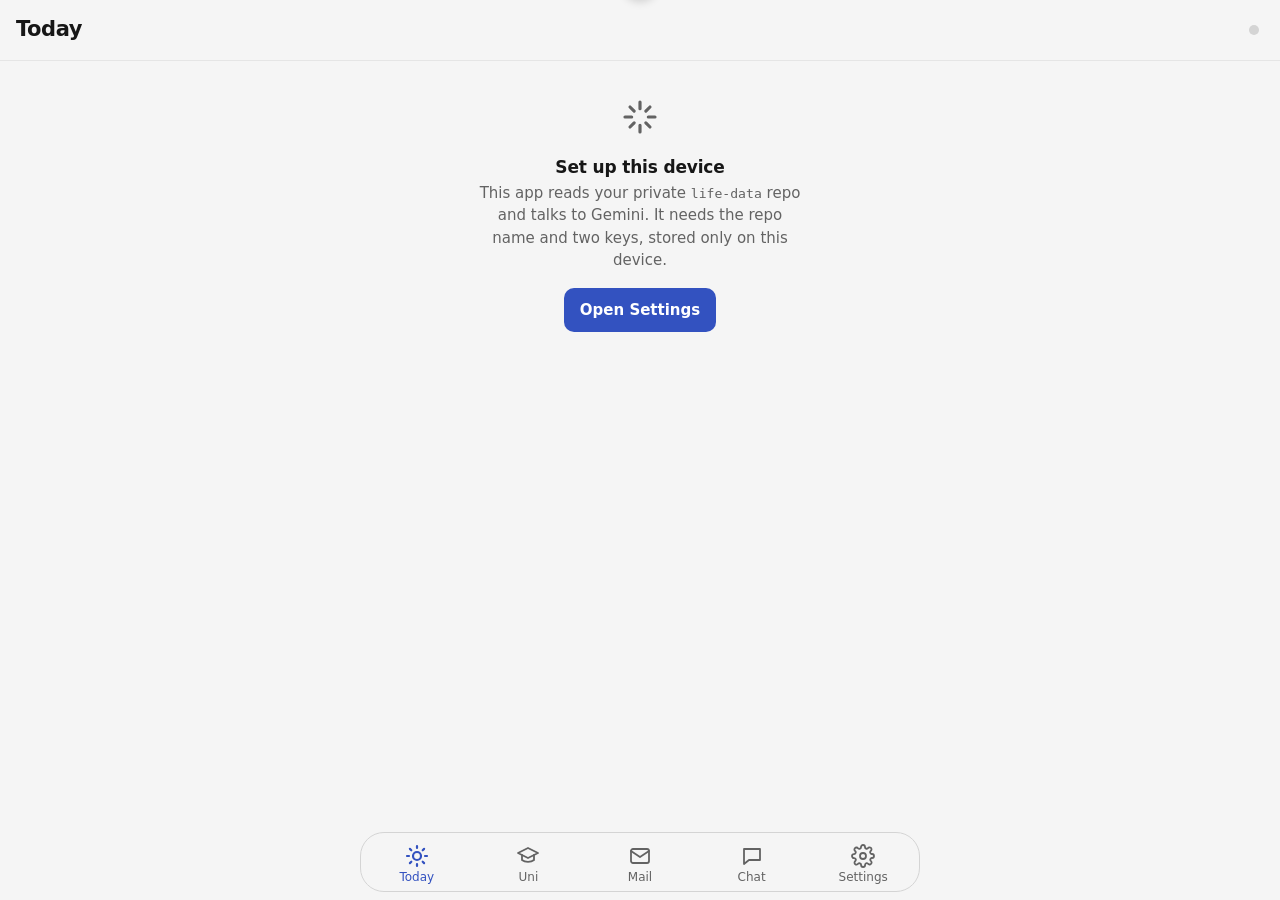
==== commit fd9b1dda: "Split app.js into modules; organise.js imports what it needs app.js (1,105 lines) becomes store (sta" ====
--- a/index.html
+++ b/index.html
@@ -21,6 +21,16 @@
   <link rel="modulepreload" href="threads.js">
   <link rel="modulepreload" href="chat.js">
   <link rel="modulepreload" href="organise.js">
+  <link rel="modulepreload" href="store.js">
+  <link rel="modulepreload" href="format.js">
+  <link rel="modulepreload" href="parts.js">
+  <link rel="modulepreload" href="shell.js">
+  <link rel="modulepreload" href="today.js">
+  <link rel="modulepreload" href="uni.js">
+  <link rel="modulepreload" href="mail.js">
+  <link rel="modulepreload" href="settings.js">
+  <link rel="modulepreload" href="sheets.js">
+  <link rel="modulepreload" href="gestures.js">
   <link rel="stylesheet" href="styles.css">
 </head>
 <body>
--- a/styles.css
+++ b/styles.css
@@ -17,7 +17,7 @@
   --m0: #2a58b8; --m1: #a33d0d; --m2: #0b6b50; --m3: #7340b5; --m4: #a9286d; --m5: #715a00;
   --chip-mix: 12%;
   --shadow: 0 1px 2px rgba(0, 0, 0, .05);
-  --hdr: rgba(245, 245, 245, .86);
+  --hdr: rgba(245, 245, 245, .94);
   --scrim: rgba(0, 0, 0, .4);
   /* 4/8 spacing scale */
   --s1: 4px; --s2: 8px; --s3: 12px; --s4: 16px; --s5: 24px; --s6: 32px;
@@ -37,7 +37,7 @@
     --m0: #94acd8; --m1: #d8a68a; --m2: #7fbfa5; --m3: #b6a5dc; --m4: #d79dbc; --m5: #cbb97c;
     --chip-mix: 14%;
     --shadow: none;
-    --hdr: rgba(15, 15, 15, .86);
+    --hdr: rgba(15, 15, 15, .94);
     --scrim: rgba(0, 0, 0, .6);
   }
 }
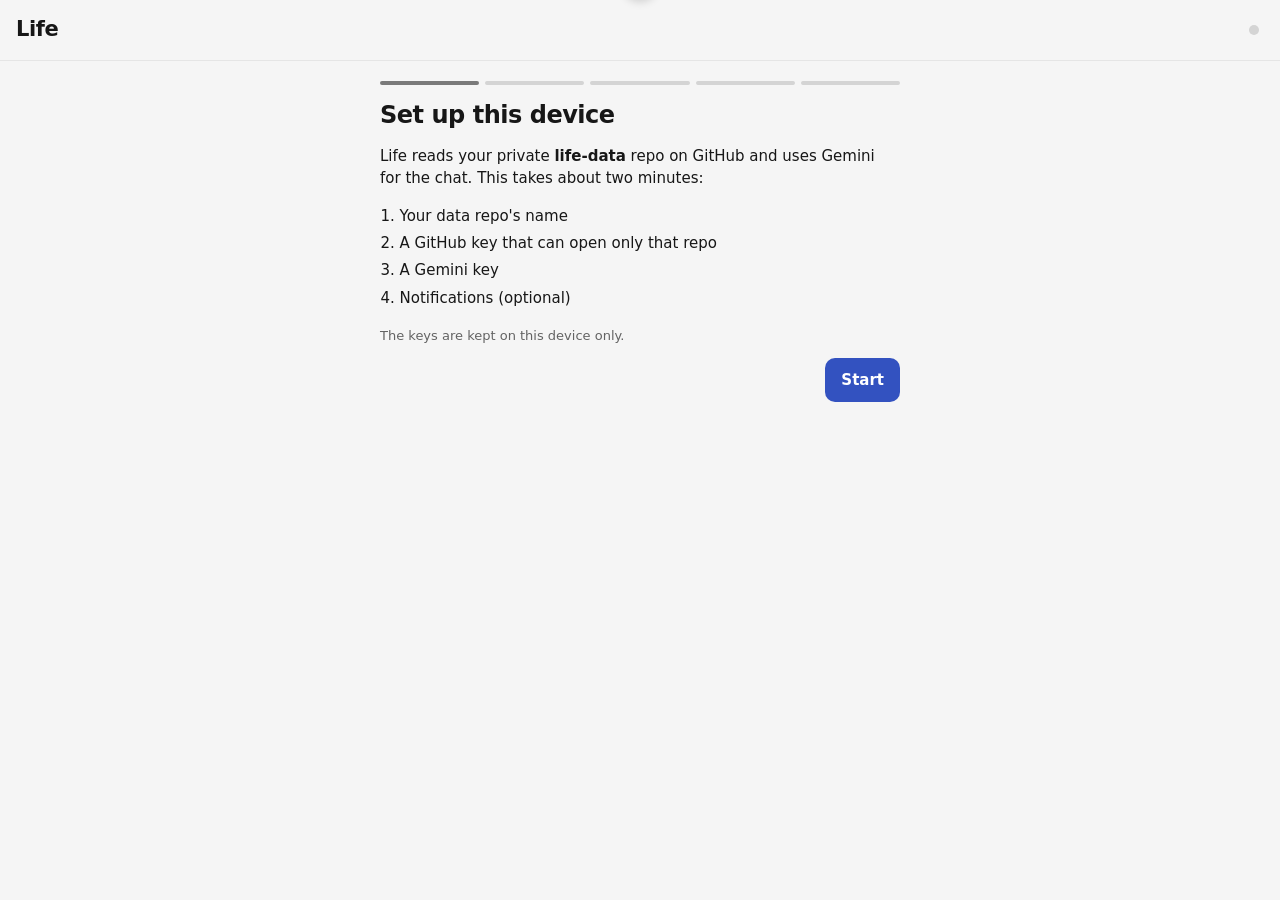
==== commit 653dc38f: "Settings with Health first, a first-run walk-through, haptics, keyboard, CSP Settings leads with Hea" ====
--- a/index.html
+++ b/index.html
@@ -2,6 +2,9 @@
 <html lang="en">
 <head>
   <meta charset="utf-8">
+  <!-- Only this site's own code runs, and it talks only to GitHub's API and Gemini
+       (localhost is for the test mock). Tokens can't be sent anywhere else. -->
+  <meta http-equiv="Content-Security-Policy" content="default-src 'self'; script-src 'self'; style-src 'self' 'unsafe-inline'; img-src 'self' data: blob:; connect-src 'self' https://api.github.com https://generativelanguage.googleapis.com http://127.0.0.1:* http://localhost:*; object-src 'none'; base-uri 'self'; form-action 'self'">
   <meta name="viewport" content="width=device-width, initial-scale=1, viewport-fit=cover, interactive-widget=resizes-content">
   <meta name="theme-color" content="#f5f5f5" media="(prefers-color-scheme: light)">
   <meta name="theme-color" content="#0f0f0f" media="(prefers-color-scheme: dark)">
--- a/styles.css
+++ b/styles.css
@@ -143,8 +143,6 @@
 .list li.mod { border-left: 3px solid var(--mc, var(--line)); cursor: default; }
 .list li.mod .row { margin-top: var(--s3); flex-wrap: wrap; }
 .li-head { display: flex; justify-content: space-between; align-items: flex-start; gap: var(--s3); }
-.health li { padding: 6px 0 6px var(--s3); border-left: 3px solid var(--bad); margin: var(--s1) 0; }
-.health li.good { border-color: var(--good); } .health li.meh { border-color: var(--warn); }
 
 /* ---------- controls: 44px targets */
 .row { display: flex; gap: var(--s2); align-items: center; } .row.wrap { flex-wrap: wrap; }
@@ -644,3 +642,53 @@
   ::view-transition-group(*), ::view-transition-old(*), ::view-transition-new(*) { animation: none !important; }
   .overlay .sheet { animation: none; }
 }
+
+/* ---------------------------------------------------------------- Settings → Health */
+.sr-only { position: absolute; width: 1px; height: 1px; overflow: hidden; clip: rect(0 0 0 0); white-space: nowrap; }
+.health-card h3.sub { margin: var(--s4) 0 var(--s1); font-size: var(--fs-cap); text-transform: uppercase; letter-spacing: .06em; color: var(--muted); display: flex; gap: var(--s2); align-items: baseline; }
+.health-card h3.sub .small { text-transform: none; letter-spacing: 0; font-weight: 500; }
+.verdict { display: flex; align-items: center; gap: var(--s2); margin: 0; font-weight: 600; }
+.verdict svg.ic { width: 20px; height: 20px; flex: none; }
+.verdict.good svg.ic { color: var(--good); } .verdict.meh svg.ic { color: var(--warn); } .verdict.bad svg.ic { color: var(--bad); }
+.health li { display: flex; gap: var(--s3); align-items: flex-start; padding: 8px 0; border-left: 0; margin: 0; border-top: 1px solid var(--line); }
+.health li:first-child { border-top: 0; }
+.health .hdot { width: 10px; height: 10px; border-radius: 50%; margin-top: 5px; flex: none; background: var(--bad); }
+.health li.good .hdot { background: var(--good); } .health li.meh .hdot { background: var(--warn); }
+.health .h-text { display: flex; flex-direction: column; gap: 2px; min-width: 0; overflow-wrap: anywhere; }
+.health .h-line { color: var(--ink-2); font-size: var(--fs-sm); }
+.health .h-fix { font-size: var(--fs-sm); color: var(--ink); background: var(--raised); border-radius: var(--radius-sm); padding: 6px var(--s2); margin-top: 2px; }
+.health li.bad .h-fix { background: var(--bad-bg); }
+.health li.meh .h-fix { background: var(--warn-bg); }
+.health-card > .ghost.sm { margin-top: var(--s2); }
+details.keys { margin-bottom: var(--s3); }
+details.keys summary { display: flex; align-items: center; gap: var(--s2); flex-wrap: wrap; min-height: var(--tap); cursor: pointer; list-style: none; font-weight: 600; }
+details.keys summary::-webkit-details-marker { display: none; }
+details.keys summary .chev { margin-left: auto; }
+details.keys form { margin-top: var(--s2); }
+button.ghost.danger { background: transparent; color: var(--bad); border-color: var(--line-2); }
+
+/* ---------------------------------------------------------------- first run */
+body.setup-mode nav.tabs { display: none; }
+.setup { max-width: 520px; margin: 0 auto; padding: var(--s2) 0 var(--s6); }
+.setup h1 { margin-top: var(--s4); }
+.setup p { line-height: 1.5; }
+.steps { display: flex; gap: 6px; list-style: none; padding: 0; margin: var(--s2) 0 0; }
+.steps li { flex: 1; height: 4px; border-radius: 2px; background: var(--line-2); }
+.steps li.done, .steps li.on { background: var(--ink); }
+.steps li.on { opacity: .55; }
+.plain-steps { padding-left: 1.3em; margin: var(--s2) 0 var(--s4); line-height: 1.55; }
+.plain-steps li { margin: 4px 0; }
+.plain-steps a, .setup a { color: var(--accent); }
+.setup-note { display: flex; gap: var(--s2); align-items: flex-start; margin: 0; min-height: 0; font-size: var(--fs-sm); }
+.setup-note:empty { display: none; }
+.setup-note svg.ic { width: 18px; height: 18px; flex: none; margin-top: 1px; }
+.setup-note.good svg.ic { color: var(--good); } .setup-note.bad { color: var(--bad); }
+.setup .row.end { justify-content: flex-end; margin-top: var(--s2); }
+
+/* ---------------------------------------------------------------- long and odd content never breaks a row */
+.hero-title, .hero-meta, .hero-step, .ag-text, .trow-title, .srow-main, .h-text, .p, .li-btn b, .ntk-body, .returned { overflow-wrap: anywhere; min-width: 0; }
+.ag-text b { white-space: normal; display: -webkit-box; -webkit-line-clamp: 2; -webkit-box-orient: vertical; }
+.hero-title { display: -webkit-box; -webkit-line-clamp: 3; -webkit-box-orient: vertical; overflow: hidden; }
+.health-ok summary { color: var(--ink); font-weight: 500; font-size: var(--fs-body); }
+.health-ok summary .hdot.ok { width: 10px; height: 10px; border-radius: 50%; background: var(--good); flex: none; }
+.health-ok .health { border-top: 1px solid var(--line); }
